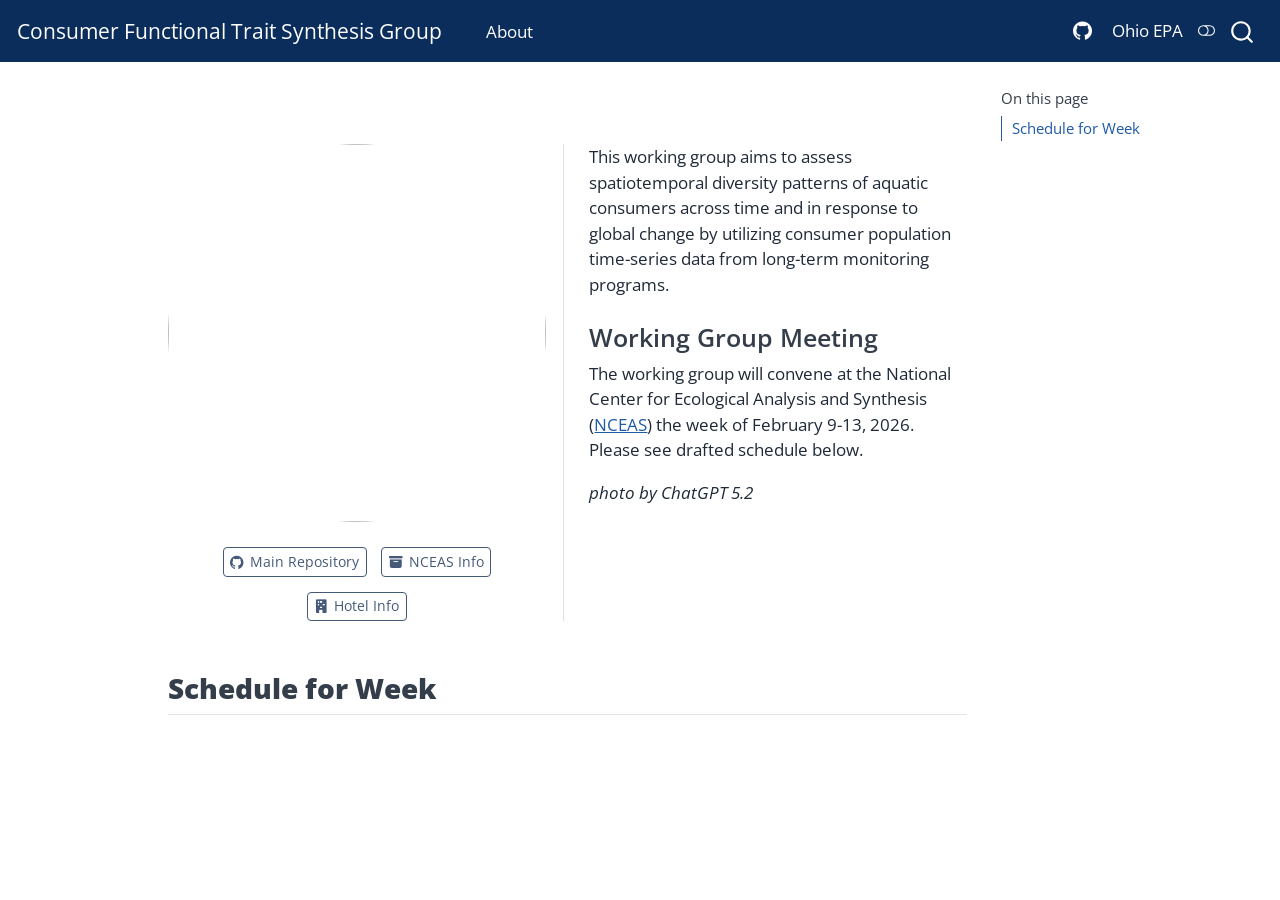
==== docs/index.html @ e4edfc83 "images" ====
<!DOCTYPE html>
<html xmlns="http://www.w3.org/1999/xhtml" lang="en" xml:lang="en"><head>

<meta charset="utf-8">
<meta name="generator" content="quarto-1.3.361">

<meta name="viewport" content="width=device-width, initial-scale=1.0, user-scalable=yes">


<title>Consumer Functional Trait Synthesis Group</title>
<style>
code{white-space: pre-wrap;}
span.smallcaps{font-variant: small-caps;}
div.columns{display: flex; gap: min(4vw, 1.5em);}
div.column{flex: auto; overflow-x: auto;}
div.hanging-indent{margin-left: 1.5em; text-indent: -1.5em;}
ul.task-list{list-style: none;}
ul.task-list li input[type="checkbox"] {
  width: 0.8em;
  margin: 0 0.8em 0.2em -1em; /* quarto-specific, see https://github.com/quarto-dev/quarto-cli/issues/4556 */ 
  vertical-align: middle;
}
</style>


<script src="site_libs/quarto-nav/quarto-nav.js"></script>
<script src="site_libs/quarto-nav/headroom.min.js"></script>
<script src="site_libs/clipboard/clipboard.min.js"></script>
<script src="site_libs/quarto-search/autocomplete.umd.js"></script>
<script src="site_libs/quarto-search/fuse.min.js"></script>
<script src="site_libs/quarto-search/quarto-search.js"></script>
<meta name="quarto:offset" content="./">
<link href="./images/hexasticker_mFD.png" rel="icon" type="image/png">
<script src="site_libs/quarto-html/quarto.js"></script>
<script src="site_libs/quarto-html/popper.min.js"></script>
<script src="site_libs/quarto-html/tippy.umd.min.js"></script>
<link href="site_libs/quarto-html/tippy.css" rel="stylesheet">
<link href="site_libs/quarto-html/quarto-syntax-highlighting.css" rel="stylesheet" class="quarto-color-scheme" id="quarto-text-highlighting-styles">
<link href="site_libs/quarto-html/quarto-syntax-highlighting-dark.css" rel="prefetch" class="quarto-color-scheme quarto-color-alternate" id="quarto-text-highlighting-styles">
<script src="site_libs/bootstrap/bootstrap.min.js"></script>
<link href="site_libs/bootstrap/bootstrap-icons.css" rel="stylesheet">
<link href="site_libs/bootstrap/bootstrap.min.css" rel="stylesheet" class="quarto-color-scheme" id="quarto-bootstrap" data-mode="light">
<link href="site_libs/bootstrap/bootstrap-dark.min.css" rel="prefetch" class="quarto-color-scheme quarto-color-alternate" id="quarto-bootstrap" data-mode="dark">
<script id="quarto-search-options" type="application/json">{
  "location": "navbar",
  "copy-button": false,
  "collapse-after": 3,
  "panel-placement": "end",
  "type": "overlay",
  "limit": 20,
  "language": {
    "search-no-results-text": "No results",
    "search-matching-documents-text": "matching documents",
    "search-copy-link-title": "Copy link to search",
    "search-hide-matches-text": "Hide additional matches",
    "search-more-match-text": "more match in this document",
    "search-more-matches-text": "more matches in this document",
    "search-clear-button-title": "Clear",
    "search-detached-cancel-button-title": "Cancel",
    "search-submit-button-title": "Submit",
    "search-label": "Search"
  }
}</script>


</head>

<body class="nav-fixed">

<div id="quarto-search-results"></div>
  <header id="quarto-header" class="headroom fixed-top">
    <nav class="navbar navbar-expand-lg navbar-dark ">
      <div class="navbar-container container-fluid">
      <div class="navbar-brand-container">
    <a class="navbar-brand" href="./index.html">
    <span class="navbar-title">Consumer Functional Trait Synthesis Group</span>
    </a>
  </div>
            <div id="quarto-search" class="" title="Search"></div>
          <button class="navbar-toggler" type="button" data-bs-toggle="collapse" data-bs-target="#navbarCollapse" aria-controls="navbarCollapse" aria-expanded="false" aria-label="Toggle navigation" onclick="if (window.quartoToggleHeadroom) { window.quartoToggleHeadroom(); }">
  <span class="navbar-toggler-icon"></span>
</button>
          <div class="collapse navbar-collapse" id="navbarCollapse">
            <ul class="navbar-nav navbar-nav-scroll me-auto">
  <li class="nav-item">
    <a class="nav-link" href="./about.html" rel="" target="">
 <span class="menu-text">About</span></a>
  </li>  
</ul>
            <ul class="navbar-nav navbar-nav-scroll ms-auto">
  <li class="nav-item compact">
    <a class="nav-link" href="https://github.com/mackwhite/aquatic-ecology-seminar" rel="" target=""><i class="bi bi-github" role="img">
</i> 
 <span class="menu-text"></span></a>
  </li>  
  <li class="nav-item">
    <a class="nav-link" href="https://epa.ohio.gov/divisions-and-offices/surface-water/reports-data/statewide-biological-and-water-quality-monitoring-and-assessment" rel="" target="">
 <span class="menu-text">Ohio EPA</span></a>
  </li>  
</ul>
            <div class="quarto-navbar-tools">
  <a href="" class="quarto-color-scheme-toggle quarto-navigation-tool  px-1" onclick="window.quartoToggleColorScheme(); return false;" title="Toggle dark mode"><i class="bi"></i></a>
</div>
          </div> <!-- /navcollapse -->
      </div> <!-- /container-fluid -->
    </nav>
</header>
<!-- content -->
<div id="quarto-content" class="quarto-container page-columns page-rows-contents page-layout-article page-navbar">
<!-- sidebar -->
<!-- margin-sidebar -->
    <div id="quarto-margin-sidebar" class="sidebar margin-sidebar">
        <nav id="TOC" role="doc-toc" class="toc-active">
    <h2 id="toc-title">On this page</h2>
   
  <ul>
  <li><a href="#schedule-for-week" id="toc-schedule-for-week" class="nav-link active" data-scroll-target="#schedule-for-week"><strong>Schedule for Week</strong></a></li>
  </ul>
</nav>
    </div>
<!-- main -->
<main class="content" id="quarto-document-content">



<div class="quarto-about-trestles">
  <div class="about-entity">
    <img src="images/fnxDiversity.png" class="about-image
  round " style="height: 10cm; width: 10cm;">
    <div class="about-links">
  <a href="https://github.com/lter/lter-sparc-consumer-fxn-diversity" class="about-link" rel="" target="">
    <i class="bi bi-github"></i>
     <span class="about-link-text">Main Repository</span>
  </a>
  <a href="https://www.nceas.ucsb.edu/visiting-NCEAS" class="about-link" rel="" target="">
    <i class="bi bi-archive-fill"></i>
     <span class="about-link-text">NCEAS Info</span>
  </a>
  <a href="https://uphamhotel.com/" class="about-link" rel="" target="">
    <i class="bi bi-building-fill"></i>
     <span class="about-link-text">Hotel Info</span>
  </a>
</div>
  </div>
  <div class="about-contents"><div id="header">
<p>This working group aims to assess spatiotemporal diversity patterns of aquatic consumers across time and in response to global change by utilizing consumer population time-series data from long-term monitoring programs.</p>
<section id="working-group-meeting" class="level3">
<h3 data-anchor-id="working-group-meeting">Working Group Meeting</h3>
<p>The working group will convene at the National Center for Ecological Analysis and Synthesis (<a href="https://www.nceas.ucsb.edu/">NCEAS</a>) the week of February 9-13, 2026. Please see drafted schedule below.</p>
<p><em>photo by ChatGPT 5.2</em></p>
</section>
</div></div>
</div>

<section id="schedule-for-week" class="level2">
<h2 data-anchor-id="schedule-for-week"><strong>Schedule for Week</strong></h2>



</section>

</main> <!-- /main -->
<script id="quarto-html-after-body" type="application/javascript">
window.document.addEventListener("DOMContentLoaded", function (event) {
  const toggleBodyColorMode = (bsSheetEl) => {
    const mode = bsSheetEl.getAttribute("data-mode");
    const bodyEl = window.document.querySelector("body");
    if (mode === "dark") {
      bodyEl.classList.add("quarto-dark");
      bodyEl.classList.remove("quarto-light");
    } else {
      bodyEl.classList.add("quarto-light");
      bodyEl.classList.remove("quarto-dark");
    }
  }
  const toggleBodyColorPrimary = () => {
    const bsSheetEl = window.document.querySelector("link#quarto-bootstrap");
    if (bsSheetEl) {
      toggleBodyColorMode(bsSheetEl);
    }
  }
  toggleBodyColorPrimary();  
  const disableStylesheet = (stylesheets) => {
    for (let i=0; i < stylesheets.length; i++) {
      const stylesheet = stylesheets[i];
      stylesheet.rel = 'prefetch';
    }
  }
  const enableStylesheet = (stylesheets) => {
    for (let i=0; i < stylesheets.length; i++) {
      const stylesheet = stylesheets[i];
      stylesheet.rel = 'stylesheet';
    }
  }
  const manageTransitions = (selector, allowTransitions) => {
    const els = window.document.querySelectorAll(selector);
    for (let i=0; i < els.length; i++) {
      const el = els[i];
      if (allowTransitions) {
        el.classList.remove('notransition');
      } else {
        el.classList.add('notransition');
      }
    }
  }
  const toggleColorMode = (alternate) => {
    // Switch the stylesheets
    const alternateStylesheets = window.document.querySelectorAll('link.quarto-color-scheme.quarto-color-alternate');
    manageTransitions('#quarto-margin-sidebar .nav-link', false);
    if (alternate) {
      enableStylesheet(alternateStylesheets);
      for (const sheetNode of alternateStylesheets) {
        if (sheetNode.id === "quarto-bootstrap") {
          toggleBodyColorMode(sheetNode);
        }
      }
    } else {
      disableStylesheet(alternateStylesheets);
      toggleBodyColorPrimary();
    }
    manageTransitions('#quarto-margin-sidebar .nav-link', true);
    // Switch the toggles
    const toggles = window.document.querySelectorAll('.quarto-color-scheme-toggle');
    for (let i=0; i < toggles.length; i++) {
      const toggle = toggles[i];
      if (toggle) {
        if (alternate) {
          toggle.classList.add("alternate");     
        } else {
          toggle.classList.remove("alternate");
        }
      }
    }
    // Hack to workaround the fact that safari doesn't
    // properly recolor the scrollbar when toggling (#1455)
    if (navigator.userAgent.indexOf('Safari') > 0 && navigator.userAgent.indexOf('Chrome') == -1) {
      manageTransitions("body", false);
      window.scrollTo(0, 1);
      setTimeout(() => {
        window.scrollTo(0, 0);
        manageTransitions("body", true);
      }, 40);  
    }
  }
  const isFileUrl = () => { 
    return window.location.protocol === 'file:';
  }
  const hasAlternateSentinel = () => {  
    let styleSentinel = getColorSchemeSentinel();
    if (styleSentinel !== null) {
      return styleSentinel === "alternate";
    } else {
      return false;
    }
  }
  const setStyleSentinel = (alternate) => {
    const value = alternate ? "alternate" : "default";
    if (!isFileUrl()) {
      window.localStorage.setItem("quarto-color-scheme", value);
    } else {
      localAlternateSentinel = value;
    }
  }
  const getColorSchemeSentinel = () => {
    if (!isFileUrl()) {
      const storageValue = window.localStorage.getItem("quarto-color-scheme");
      return storageValue != null ? storageValue : localAlternateSentinel;
    } else {
      return localAlternateSentinel;
    }
  }
  let localAlternateSentinel = 'default';
  // Dark / light mode switch
  window.quartoToggleColorScheme = () => {
    // Read the current dark / light value 
    let toAlternate = !hasAlternateSentinel();
    toggleColorMode(toAlternate);
    setStyleSentinel(toAlternate);
  };
  // Ensure there is a toggle, if there isn't float one in the top right
  if (window.document.querySelector('.quarto-color-scheme-toggle') === null) {
    const a = window.document.createElement('a');
    a.classList.add('top-right');
    a.classList.add('quarto-color-scheme-toggle');
    a.href = "";
    a.onclick = function() { try { window.quartoToggleColorScheme(); } catch {} return false; };
    const i = window.document.createElement("i");
    i.classList.add('bi');
    a.appendChild(i);
    window.document.body.appendChild(a);
  }
  // Switch to dark mode if need be
  if (hasAlternateSentinel()) {
    toggleColorMode(true);
  } else {
    toggleColorMode(false);
  }
  const isCodeAnnotation = (el) => {
    for (const clz of el.classList) {
      if (clz.startsWith('code-annotation-')) {                     
        return true;
      }
    }
    return false;
  }
  const clipboard = new window.ClipboardJS('.code-copy-button', {
    text: function(trigger) {
      const codeEl = trigger.previousElementSibling.cloneNode(true);
      for (const childEl of codeEl.children) {
        if (isCodeAnnotation(childEl)) {
          childEl.remove();
        }
      }
      return codeEl.innerText;
    }
  });
  clipboard.on('success', function(e) {
    // button target
    const button = e.trigger;
    // don't keep focus
    button.blur();
    // flash "checked"
    button.classList.add('code-copy-button-checked');
    var currentTitle = button.getAttribute("title");
    button.setAttribute("title", "Copied!");
    let tooltip;
    if (window.bootstrap) {
      button.setAttribute("data-bs-toggle", "tooltip");
      button.setAttribute("data-bs-placement", "left");
      button.setAttribute("data-bs-title", "Copied!");
      tooltip = new bootstrap.Tooltip(button, 
        { trigger: "manual", 
          customClass: "code-copy-button-tooltip",
          offset: [0, -8]});
      tooltip.show();    
    }
    setTimeout(function() {
      if (tooltip) {
        tooltip.hide();
        button.removeAttribute("data-bs-title");
        button.removeAttribute("data-bs-toggle");
        button.removeAttribute("data-bs-placement");
      }
      button.setAttribute("title", currentTitle);
      button.classList.remove('code-copy-button-checked');
    }, 1000);
    // clear code selection
    e.clearSelection();
  });
  function tippyHover(el, contentFn) {
    const config = {
      allowHTML: true,
      content: contentFn,
      maxWidth: 500,
      delay: 100,
      arrow: false,
      appendTo: function(el) {
          return el.parentElement;
      },
      interactive: true,
      interactiveBorder: 10,
      theme: 'quarto',
      placement: 'bottom-start'
    };
    window.tippy(el, config); 
  }
  const noterefs = window.document.querySelectorAll('a[role="doc-noteref"]');
  for (var i=0; i<noterefs.length; i++) {
    const ref = noterefs[i];
    tippyHover(ref, function() {
      // use id or data attribute instead here
      let href = ref.getAttribute('data-footnote-href') || ref.getAttribute('href');
      try { href = new URL(href).hash; } catch {}
      const id = href.replace(/^#\/?/, "");
      const note = window.document.getElementById(id);
      return note.innerHTML;
    });
  }
      let selectedAnnoteEl;
      const selectorForAnnotation = ( cell, annotation) => {
        let cellAttr = 'data-code-cell="' + cell + '"';
        let lineAttr = 'data-code-annotation="' +  annotation + '"';
        const selector = 'span[' + cellAttr + '][' + lineAttr + ']';
        return selector;
      }
      const selectCodeLines = (annoteEl) => {
        const doc = window.document;
        const targetCell = annoteEl.getAttribute("data-target-cell");
        const targetAnnotation = annoteEl.getAttribute("data-target-annotation");
        const annoteSpan = window.document.querySelector(selectorForAnnotation(targetCell, targetAnnotation));
        const lines = annoteSpan.getAttribute("data-code-lines").split(",");
        const lineIds = lines.map((line) => {
          return targetCell + "-" + line;
        })
        let top = null;
        let height = null;
        let parent = null;
        if (lineIds.length > 0) {
            //compute the position of the single el (top and bottom and make a div)
            const el = window.document.getElementById(lineIds[0]);
            top = el.offsetTop;
            height = el.offsetHeight;
            parent = el.parentElement.parentElement;
          if (lineIds.length > 1) {
            const lastEl = window.document.getElementById(lineIds[lineIds.length - 1]);
            const bottom = lastEl.offsetTop + lastEl.offsetHeight;
            height = bottom - top;
          }
          if (top !== null && height !== null && parent !== null) {
            // cook up a div (if necessary) and position it 
            let div = window.document.getElementById("code-annotation-line-highlight");
            if (div === null) {
              div = window.document.createElement("div");
              div.setAttribute("id", "code-annotation-line-highlight");
              div.style.position = 'absolute';
              parent.appendChild(div);
            }
            div.style.top = top - 2 + "px";
            div.style.height = height + 4 + "px";
            let gutterDiv = window.document.getElementById("code-annotation-line-highlight-gutter");
            if (gutterDiv === null) {
              gutterDiv = window.document.createElement("div");
              gutterDiv.setAttribute("id", "code-annotation-line-highlight-gutter");
              gutterDiv.style.position = 'absolute';
              const codeCell = window.document.getElementById(targetCell);
              const gutter = codeCell.querySelector('.code-annotation-gutter');
              gutter.appendChild(gutterDiv);
            }
            gutterDiv.style.top = top - 2 + "px";
            gutterDiv.style.height = height + 4 + "px";
          }
          selectedAnnoteEl = annoteEl;
        }
      };
      const unselectCodeLines = () => {
        const elementsIds = ["code-annotation-line-highlight", "code-annotation-line-highlight-gutter"];
        elementsIds.forEach((elId) => {
          const div = window.document.getElementById(elId);
          if (div) {
            div.remove();
          }
        });
        selectedAnnoteEl = undefined;
      };
      // Attach click handler to the DT
      const annoteDls = window.document.querySelectorAll('dt[data-target-cell]');
      for (const annoteDlNode of annoteDls) {
        annoteDlNode.addEventListener('click', (event) => {
          const clickedEl = event.target;
          if (clickedEl !== selectedAnnoteEl) {
            unselectCodeLines();
            const activeEl = window.document.querySelector('dt[data-target-cell].code-annotation-active');
            if (activeEl) {
              activeEl.classList.remove('code-annotation-active');
            }
            selectCodeLines(clickedEl);
            clickedEl.classList.add('code-annotation-active');
          } else {
            // Unselect the line
            unselectCodeLines();
            clickedEl.classList.remove('code-annotation-active');
          }
        });
      }
  const findCites = (el) => {
    const parentEl = el.parentElement;
    if (parentEl) {
      const cites = parentEl.dataset.cites;
      if (cites) {
        return {
          el,
          cites: cites.split(' ')
        };
      } else {
        return findCites(el.parentElement)
      }
    } else {
      return undefined;
    }
  };
  var bibliorefs = window.document.querySelectorAll('a[role="doc-biblioref"]');
  for (var i=0; i<bibliorefs.length; i++) {
    const ref = bibliorefs[i];
    const citeInfo = findCites(ref);
    if (citeInfo) {
      tippyHover(citeInfo.el, function() {
        var popup = window.document.createElement('div');
        citeInfo.cites.forEach(function(cite) {
          var citeDiv = window.document.createElement('div');
          citeDiv.classList.add('hanging-indent');
          citeDiv.classList.add('csl-entry');
          var biblioDiv = window.document.getElementById('ref-' + cite);
          if (biblioDiv) {
            citeDiv.innerHTML = biblioDiv.innerHTML;
          }
          popup.appendChild(citeDiv);
        });
        return popup.innerHTML;
      });
    }
  }
    var localhostRegex = new RegExp(/^(?:http|https):\/\/localhost\:?[0-9]*\//);
      var filterRegex = new RegExp('/' + window.location.host + '/');
    var isInternal = (href) => {
        return filterRegex.test(href) || localhostRegex.test(href);
    }
    // Inspect non-navigation links and adorn them if external
 	var links = window.document.querySelectorAll('a[href]:not(.nav-link):not(.navbar-brand):not(.toc-action):not(.sidebar-link):not(.sidebar-item-toggle):not(.pagination-link):not(.no-external):not([aria-hidden]):not(.dropdown-item)');
    for (var i=0; i<links.length; i++) {
      const link = links[i];
      if (!isInternal(link.href)) {
          // target, if specified
          link.setAttribute("target", "_blank");
      }
    }
});
</script>
</div> <!-- /content -->



</body></html>
---- docs/site_libs/quarto-html/tippy.css ----
.tippy-box[data-animation=fade][data-state=hidden]{opacity:0}[data-tippy-root]{max-width:calc(100vw - 10px)}.tippy-box{position:relative;background-color:#333;color:#fff;border-radius:4px;font-size:14px;line-height:1.4;white-space:normal;outline:0;transition-property:transform,visibility,opacity}.tippy-box[data-placement^=top]>.tippy-arrow{bottom:0}.tippy-box[data-placement^=top]>.tippy-arrow:before{bottom:-7px;left:0;border-width:8px 8px 0;border-top-color:initial;transform-origin:center top}.tippy-box[data-placement^=bottom]>.tippy-arrow{top:0}.tippy-box[data-placement^=bottom]>.tippy-arrow:before{top:-7px;left:0;border-width:0 8px 8px;border-bottom-color:initial;transform-origin:center bottom}.tippy-box[data-placement^=left]>.tippy-arrow{right:0}.tippy-box[data-placement^=left]>.tippy-arrow:before{border-width:8px 0 8px 8px;border-left-color:initial;right:-7px;transform-origin:center left}.tippy-box[data-placement^=right]>.tippy-arrow{left:0}.tippy-box[data-placement^=right]>.tippy-arrow:before{left:-7px;border-width:8px 8px 8px 0;border-right-color:initial;transform-origin:center right}.tippy-box[data-inertia][data-state=visible]{transition-timing-function:cubic-bezier(.54,1.5,.38,1.11)}.tippy-arrow{width:16px;height:16px;color:#333}.tippy-arrow:before{content:"";position:absolute;border-color:transparent;border-style:solid}.tippy-content{position:relative;padding:5px 9px;z-index:1}
---- docs/site_libs/quarto-html/quarto-syntax-highlighting.css ----
/* quarto syntax highlight colors */
:root {
  --quarto-hl-ot-color: #003B4F;
  --quarto-hl-at-color: #657422;
  --quarto-hl-ss-color: #20794D;
  --quarto-hl-an-color: #5E5E5E;
  --quarto-hl-fu-color: #4758AB;
  --quarto-hl-st-color: #20794D;
  --quarto-hl-cf-color: #003B4F;
  --quarto-hl-op-color: #5E5E5E;
  --quarto-hl-er-color: #AD0000;
  --quarto-hl-bn-color: #AD0000;
  --quarto-hl-al-color: #AD0000;
  --quarto-hl-va-color: #111111;
  --quarto-hl-bu-color: inherit;
  --quarto-hl-ex-color: inherit;
  --quarto-hl-pp-color: #AD0000;
  --quarto-hl-in-color: #5E5E5E;
  --quarto-hl-vs-color: #20794D;
  --quarto-hl-wa-color: #5E5E5E;
  --quarto-hl-do-color: #5E5E5E;
  --quarto-hl-im-color: #00769E;
  --quarto-hl-ch-color: #20794D;
  --quarto-hl-dt-color: #AD0000;
  --quarto-hl-fl-color: #AD0000;
  --quarto-hl-co-color: #5E5E5E;
  --quarto-hl-cv-color: #5E5E5E;
  --quarto-hl-cn-color: #8f5902;
  --quarto-hl-sc-color: #5E5E5E;
  --quarto-hl-dv-color: #AD0000;
  --quarto-hl-kw-color: #003B4F;
}

/* other quarto variables */
:root {
  --quarto-font-monospace: SFMono-Regular, Menlo, Monaco, Consolas, "Liberation Mono", "Courier New", monospace;
}

pre > code.sourceCode > span {
  color: #003B4F;
}

code span {
  color: #003B4F;
}

code.sourceCode > span {
  color: #003B4F;
}

div.sourceCode,
div.sourceCode pre.sourceCode {
  color: #003B4F;
}

code span.ot {
  color: #003B4F;
  font-style: inherit;
}

code span.at {
  color: #657422;
  font-style: inherit;
}

code span.ss {
  color: #20794D;
  font-style: inherit;
}

code span.an {
  color: #5E5E5E;
  font-style: inherit;
}

code span.fu {
  color: #4758AB;
  font-style: inherit;
}

code span.st {
  color: #20794D;
  font-style: inherit;
}

code span.cf {
  color: #003B4F;
  font-style: inherit;
}

code span.op {
  color: #5E5E5E;
  font-style: inherit;
}

code span.er {
  color: #AD0000;
  font-style: inherit;
}

code span.bn {
  color: #AD0000;
  font-style: inherit;
}

code span.al {
  color: #AD0000;
  font-style: inherit;
}

code span.va {
  color: #111111;
  font-style: inherit;
}

code span.bu {
  font-style: inherit;
}

code span.ex {
  font-style: inherit;
}

code span.pp {
  color: #AD0000;
  font-style: inherit;
}

code span.in {
  color: #5E5E5E;
  font-style: inherit;
}

code span.vs {
  color: #20794D;
  font-style: inherit;
}

code span.wa {
  color: #5E5E5E;
  font-style: italic;
}

code span.do {
  color: #5E5E5E;
  font-style: italic;
}

code span.im {
  color: #00769E;
  font-style: inherit;
}

code span.ch {
  color: #20794D;
  font-style: inherit;
}

code span.dt {
  color: #AD0000;
  font-style: inherit;
}

code span.fl {
  color: #AD0000;
  font-style: inherit;
}

code span.co {
  color: #5E5E5E;
  font-style: inherit;
}

code span.cv {
  color: #5E5E5E;
  font-style: italic;
}

code span.cn {
  color: #8f5902;
  font-style: inherit;
}

code span.sc {
  color: #5E5E5E;
  font-style: inherit;
}

code span.dv {
  color: #AD0000;
  font-style: inherit;
}

code span.kw {
  color: #003B4F;
  font-style: inherit;
}

.prevent-inlining {
  content: "</";
}

/*# sourceMappingURL=debc5d5d77c3f9108843748ff7464032.css.map */
---- docs/site_libs/quarto-html/quarto-syntax-highlighting-dark.css ----
/* quarto syntax highlight colors */
:root {
  --quarto-hl-al-color: #f07178;
  --quarto-hl-an-color: #d4d0ab;
  --quarto-hl-at-color: #00e0e0;
  --quarto-hl-bn-color: #d4d0ab;
  --quarto-hl-bu-color: #abe338;
  --quarto-hl-ch-color: #abe338;
  --quarto-hl-co-color: #f8f8f2;
  --quarto-hl-cv-color: #ffd700;
  --quarto-hl-cn-color: #ffd700;
  --quarto-hl-cf-color: #ffa07a;
  --quarto-hl-dt-color: #ffa07a;
  --quarto-hl-dv-color: #d4d0ab;
  --quarto-hl-do-color: #f8f8f2;
  --quarto-hl-er-color: #f07178;
  --quarto-hl-ex-color: #00e0e0;
  --quarto-hl-fl-color: #d4d0ab;
  --quarto-hl-fu-color: #ffa07a;
  --quarto-hl-im-color: #abe338;
  --quarto-hl-in-color: #d4d0ab;
  --quarto-hl-kw-color: #ffa07a;
  --quarto-hl-op-color: #ffa07a;
  --quarto-hl-ot-color: #00e0e0;
  --quarto-hl-pp-color: #dcc6e0;
  --quarto-hl-re-color: #00e0e0;
  --quarto-hl-sc-color: #abe338;
  --quarto-hl-ss-color: #abe338;
  --quarto-hl-st-color: #abe338;
  --quarto-hl-va-color: #00e0e0;
  --quarto-hl-vs-color: #abe338;
  --quarto-hl-wa-color: #dcc6e0;
}

/* other quarto variables */
:root {
  --quarto-font-monospace: SFMono-Regular, Menlo, Monaco, Consolas, "Liberation Mono", "Courier New", monospace;
}

code span.al {
  background-color: #2a0f15;
  font-weight: bold;
  color: #f07178;
}

code span.an {
  color: #d4d0ab;
}

code span.at {
  color: #00e0e0;
}

code span.bn {
  color: #d4d0ab;
}

code span.bu {
  color: #abe338;
}

code span.ch {
  color: #abe338;
}

code span.co {
  font-style: italic;
  color: #f8f8f2;
}

code span.cv {
  color: #ffd700;
}

code span.cn {
  color: #ffd700;
}

code span.cf {
  font-weight: bold;
  color: #ffa07a;
}

code span.dt {
  color: #ffa07a;
}

code span.dv {
  color: #d4d0ab;
}

code span.do {
  color: #f8f8f2;
}

code span.er {
  color: #f07178;
  text-decoration: underline;
}

code span.ex {
  font-weight: bold;
  color: #00e0e0;
}

code span.fl {
  color: #d4d0ab;
}

code span.fu {
  color: #ffa07a;
}

code span.im {
  color: #abe338;
}

code span.in {
  color: #d4d0ab;
}

code span.kw {
  font-weight: bold;
  color: #ffa07a;
}

pre > code.sourceCode > span {
  color: #f8f8f2;
}

code span {
  color: #f8f8f2;
}

code.sourceCode > span {
  color: #f8f8f2;
}

div.sourceCode,
div.sourceCode pre.sourceCode {
  color: #f8f8f2;
}

code span.op {
  color: #ffa07a;
}

code span.ot {
  color: #00e0e0;
}

code span.pp {
  color: #dcc6e0;
}

code span.re {
  background-color: #f8f8f2;
  color: #00e0e0;
}

code span.sc {
  color: #abe338;
}

code span.ss {
  color: #abe338;
}

code span.st {
  color: #abe338;
}

code span.va {
  color: #00e0e0;
}

code span.vs {
  color: #abe338;
}

code span.wa {
  color: #dcc6e0;
}

.prevent-inlining {
  content: "</";
}

/*# sourceMappingURL=935a306eefa94366c21e1a970dddb765.css.map */
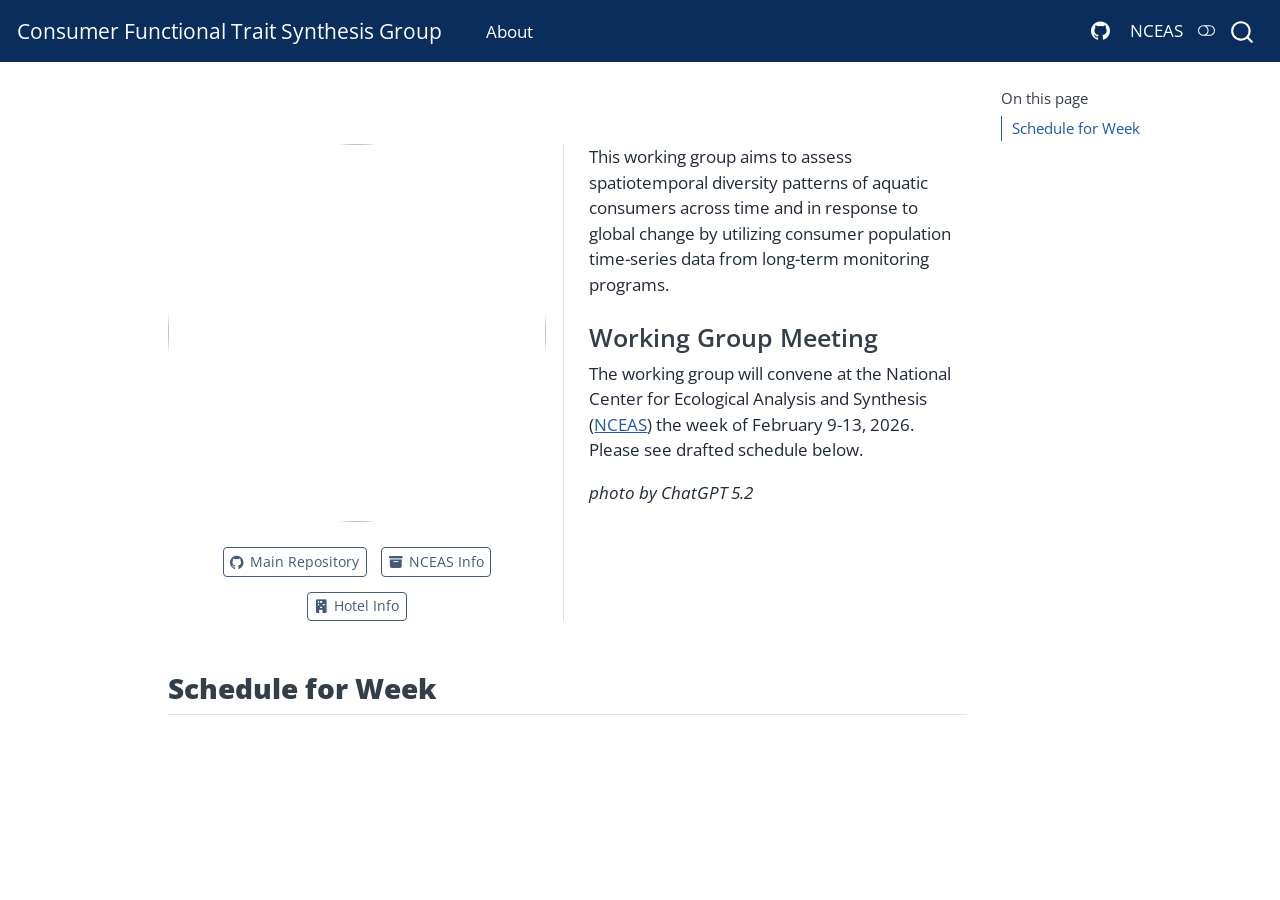
==== commit 73a5e670: "updating index" ====
--- a/docs/index.html
+++ b/docs/index.html
@@ -89,13 +89,13 @@
 </ul>
             <ul class="navbar-nav navbar-nav-scroll ms-auto">
   <li class="nav-item compact">
-    <a class="nav-link" href="https://github.com/mackwhite/aquatic-ecology-seminar" rel="" target=""><i class="bi bi-github" role="img">
+    <a class="nav-link" href="https://github.com/lter/lter-sparc-consumer-fxn-diversity" rel="" target=""><i class="bi bi-github" role="img">
 </i> 
  <span class="menu-text"></span></a>
   </li>  
   <li class="nav-item">
-    <a class="nav-link" href="https://epa.ohio.gov/divisions-and-offices/surface-water/reports-data/statewide-biological-and-water-quality-monitoring-and-assessment" rel="" target="">
- <span class="menu-text">Ohio EPA</span></a>
+    <a class="nav-link" href="https://www.nceas.ucsb.edu/visiting-NCEAS" rel="" target="">
+ <span class="menu-text">NCEAS</span></a>
   </li>  
 </ul>
             <div class="quarto-navbar-tools">
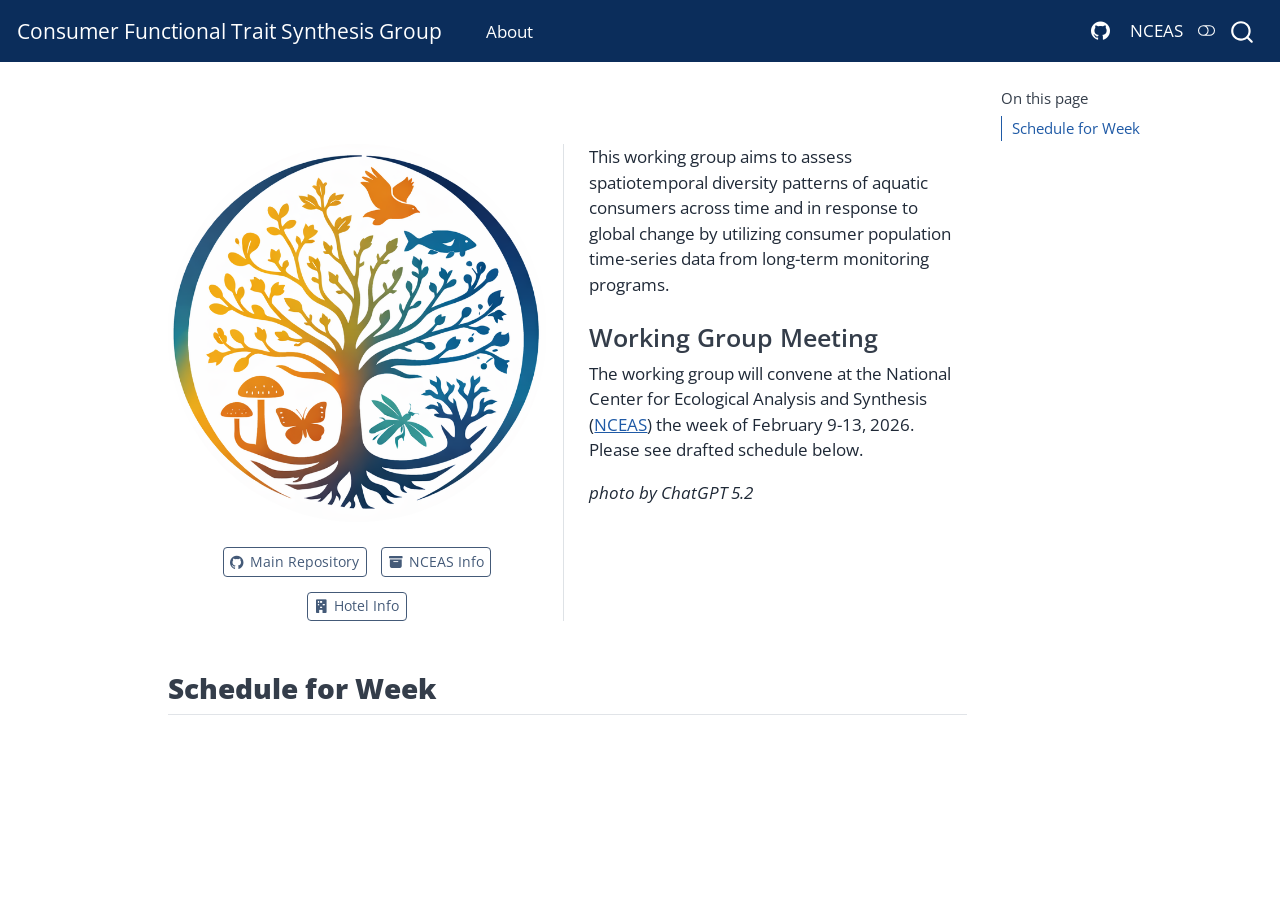
==== commit 808932f1: "image working" ====
--- a/docs/index.html
+++ b/docs/index.html
@@ -125,7 +125,7 @@
 
 <div class="quarto-about-trestles">
   <div class="about-entity">
-    <img src="images/fnxDiversity.png" class="about-image
+    <img src="images/fnxDiversity image.png" class="about-image
   round " style="height: 10cm; width: 10cm;">
     <div class="about-links">
   <a href="https://github.com/lter/lter-sparc-consumer-fxn-diversity" class="about-link" rel="" target="">
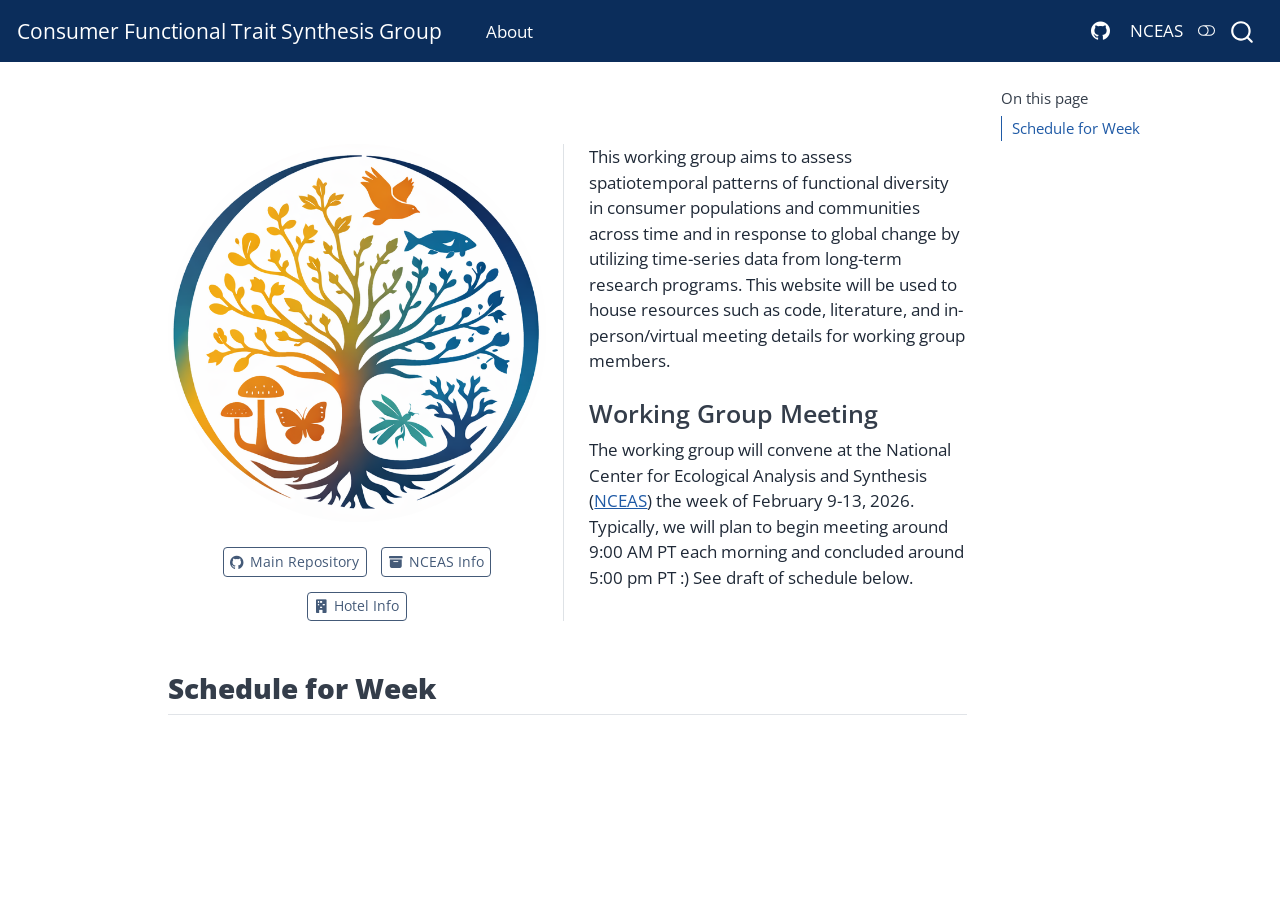
==== commit f6cbe142: "updating index" ====
--- a/docs/index.html
+++ b/docs/index.html
@@ -143,11 +143,10 @@
 </div>
   </div>
   <div class="about-contents"><div id="header">
-<p>This working group aims to assess spatiotemporal diversity patterns of aquatic consumers across time and in response to global change by utilizing consumer population time-series data from long-term monitoring programs.</p>
+<p>This working group aims to assess spatiotemporal patterns of functional diversity in consumer populations and communities across time and in response to global change by utilizing time-series data from long-term research programs. This website will be used to house resources such as code, literature, and in-person/virtual meeting details for working group members.</p>
 <section id="working-group-meeting" class="level3">
 <h3 data-anchor-id="working-group-meeting">Working Group Meeting</h3>
-<p>The working group will convene at the National Center for Ecological Analysis and Synthesis (<a href="https://www.nceas.ucsb.edu/">NCEAS</a>) the week of February 9-13, 2026. Please see drafted schedule below.</p>
-<p><em>photo by ChatGPT 5.2</em></p>
+<p>The working group will convene at the National Center for Ecological Analysis and Synthesis (<a href="https://www.nceas.ucsb.edu/">NCEAS</a>) the week of February 9-13, 2026. Typically, we will plan to begin meeting around 9:00 AM PT each morning and concluded around 5:00 pm PT :) See draft of schedule below.</p>
 </section>
 </div></div>
 </div>
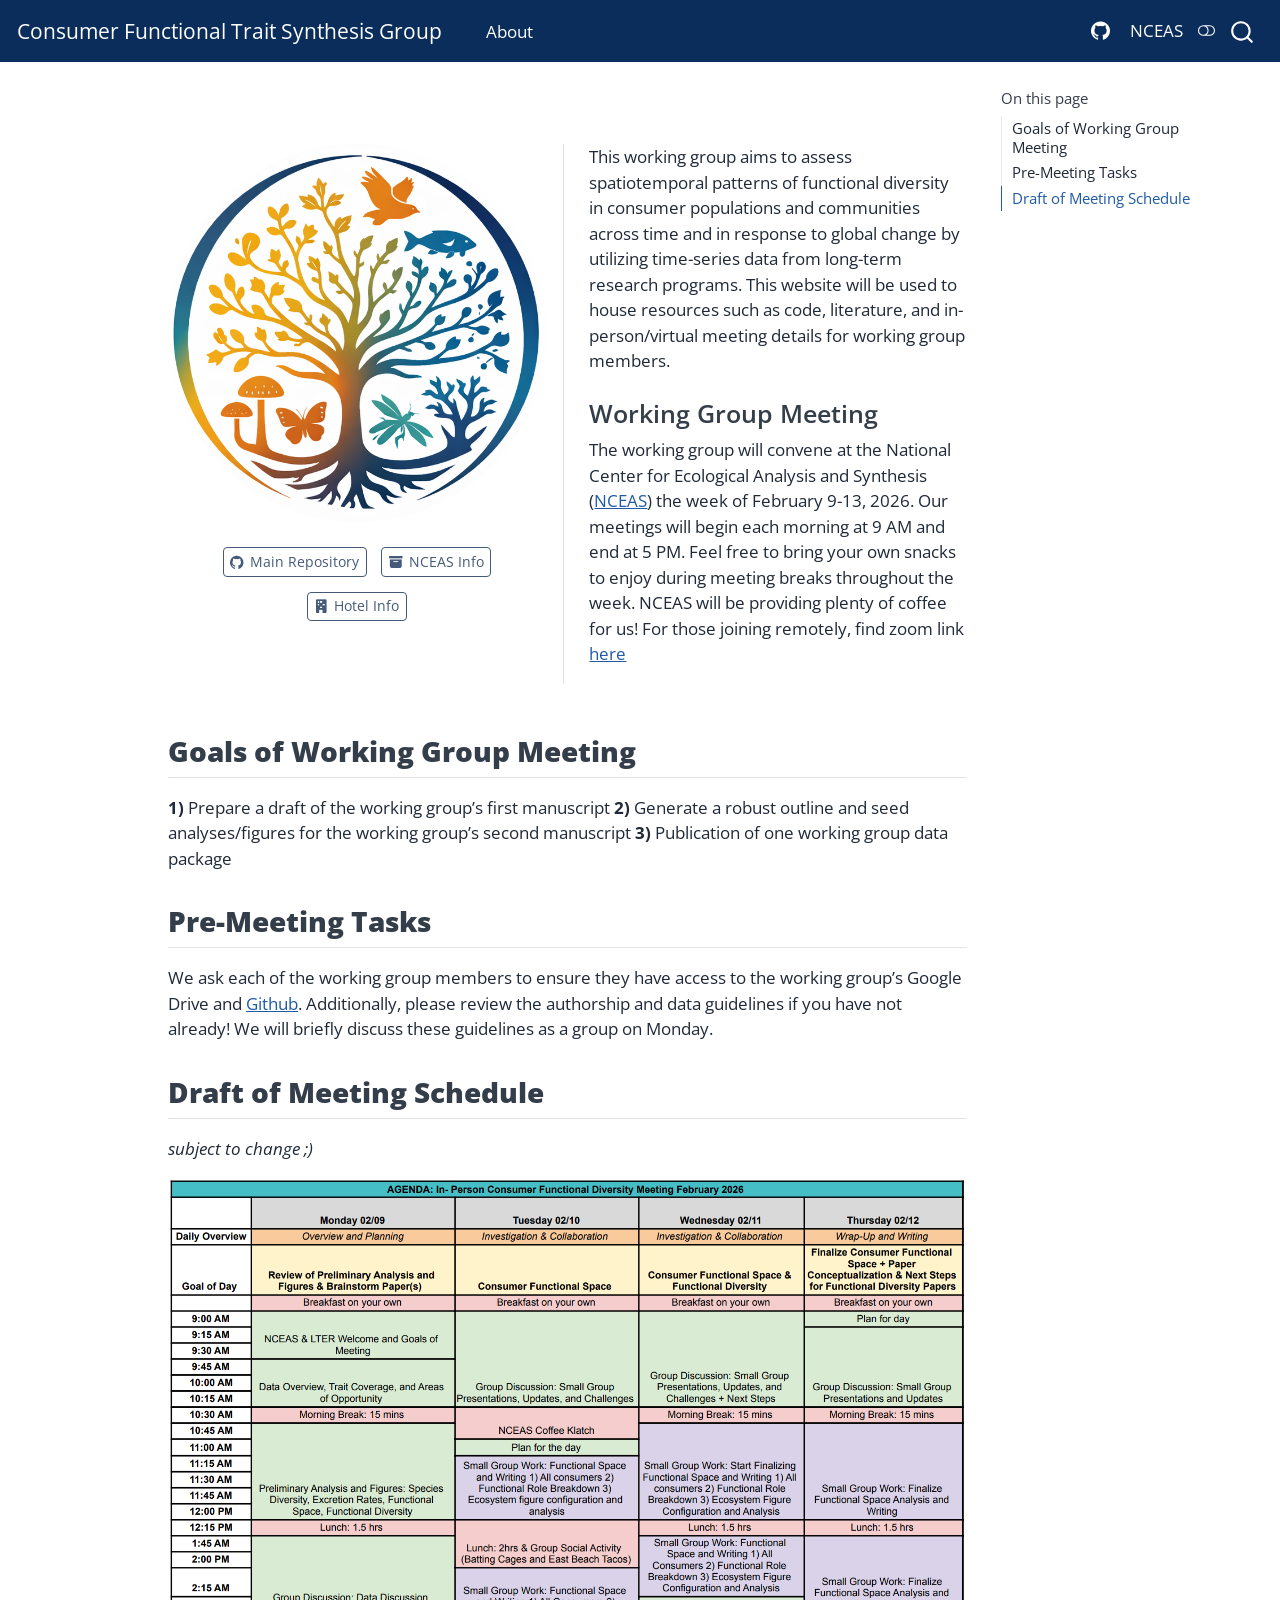
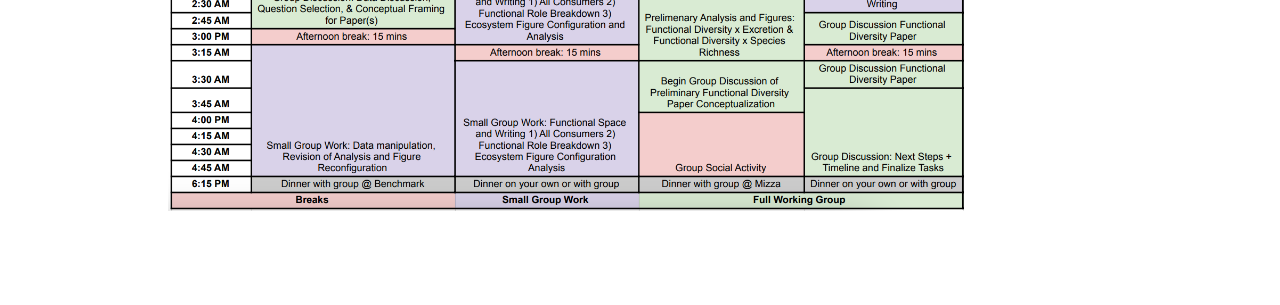
==== commit ac9f0568: "format" ====
--- a/docs/index.html
+++ b/docs/index.html
@@ -114,7 +114,9 @@
     <h2 id="toc-title">On this page</h2>
    
   <ul>
-  <li><a href="#schedule-for-week" id="toc-schedule-for-week" class="nav-link active" data-scroll-target="#schedule-for-week"><strong>Schedule for Week</strong></a></li>
+  <li><a href="#goals-of-working-group-meeting" id="toc-goals-of-working-group-meeting" class="nav-link active" data-scroll-target="#goals-of-working-group-meeting"><strong>Goals of Working Group Meeting</strong></a></li>
+  <li><a href="#pre-meeting-tasks" id="toc-pre-meeting-tasks" class="nav-link" data-scroll-target="#pre-meeting-tasks"><strong>Pre-Meeting Tasks</strong></a></li>
+  <li><a href="#draft-of-meeting-schedule" id="toc-draft-of-meeting-schedule" class="nav-link" data-scroll-target="#draft-of-meeting-schedule"><strong>Draft of Meeting Schedule</strong></a></li>
   </ul>
 </nav>
     </div>
@@ -146,13 +148,23 @@
 <p>This working group aims to assess spatiotemporal patterns of functional diversity in consumer populations and communities across time and in response to global change by utilizing time-series data from long-term research programs. This website will be used to house resources such as code, literature, and in-person/virtual meeting details for working group members.</p>
 <section id="working-group-meeting" class="level3">
 <h3 data-anchor-id="working-group-meeting">Working Group Meeting</h3>
-<p>The working group will convene at the National Center for Ecological Analysis and Synthesis (<a href="https://www.nceas.ucsb.edu/">NCEAS</a>) the week of February 9-13, 2026. Typically, we will plan to begin meeting around 9:00 AM PT each morning and concluded around 5:00 pm PT :) See draft of schedule below.</p>
+<p>The working group will convene at the National Center for Ecological Analysis and Synthesis (<a href="https://www.nceas.ucsb.edu/">NCEAS</a>) the week of February 9-13, 2026. Our meetings will begin each morning at 9 AM and end at 5 PM. Feel free to bring your own snacks to enjoy during meeting breaks throughout the week. NCEAS will be providing plenty of coffee for us! For those joining remotely, find zoom link <a href="https://ucsb.zoom.us/j/82585962094?pwd=4uXbTAja5N0ax3fXkJzKXabPJ9amWF.1">here</a></p>
 </section>
 </div></div>
 </div>
 
-<section id="schedule-for-week" class="level2">
-<h2 data-anchor-id="schedule-for-week"><strong>Schedule for Week</strong></h2>
+<section id="goals-of-working-group-meeting" class="level2">
+<h2 data-anchor-id="goals-of-working-group-meeting"><strong>Goals of Working Group Meeting</strong></h2>
+<p><strong>1)</strong> Prepare a draft of the working group’s first manuscript <strong>2)</strong> Generate a robust outline and seed analyses/figures for the working group’s second manuscript <strong>3)</strong> Publication of one working group data package</p>
+</section>
+<section id="pre-meeting-tasks" class="level2">
+<h2 data-anchor-id="pre-meeting-tasks"><strong>Pre-Meeting Tasks</strong></h2>
+<p>We ask each of the working group members to ensure they have access to the working group’s Google Drive and <a href="https://github.com/lter/lter-sparc-consumer-fxn-diversity">Github</a>. Additionally, please review the authorship and data guidelines if you have not already! We will briefly discuss these guidelines as a group on Monday.</p>
+</section>
+<section id="draft-of-meeting-schedule" class="level2">
+<h2 data-anchor-id="draft-of-meeting-schedule"><strong>Draft of Meeting Schedule</strong></h2>
+<p><em>subject to change ;)</em></p>
+<p><img src="images/sched.png" class="img-fluid"></p>
 
 
 
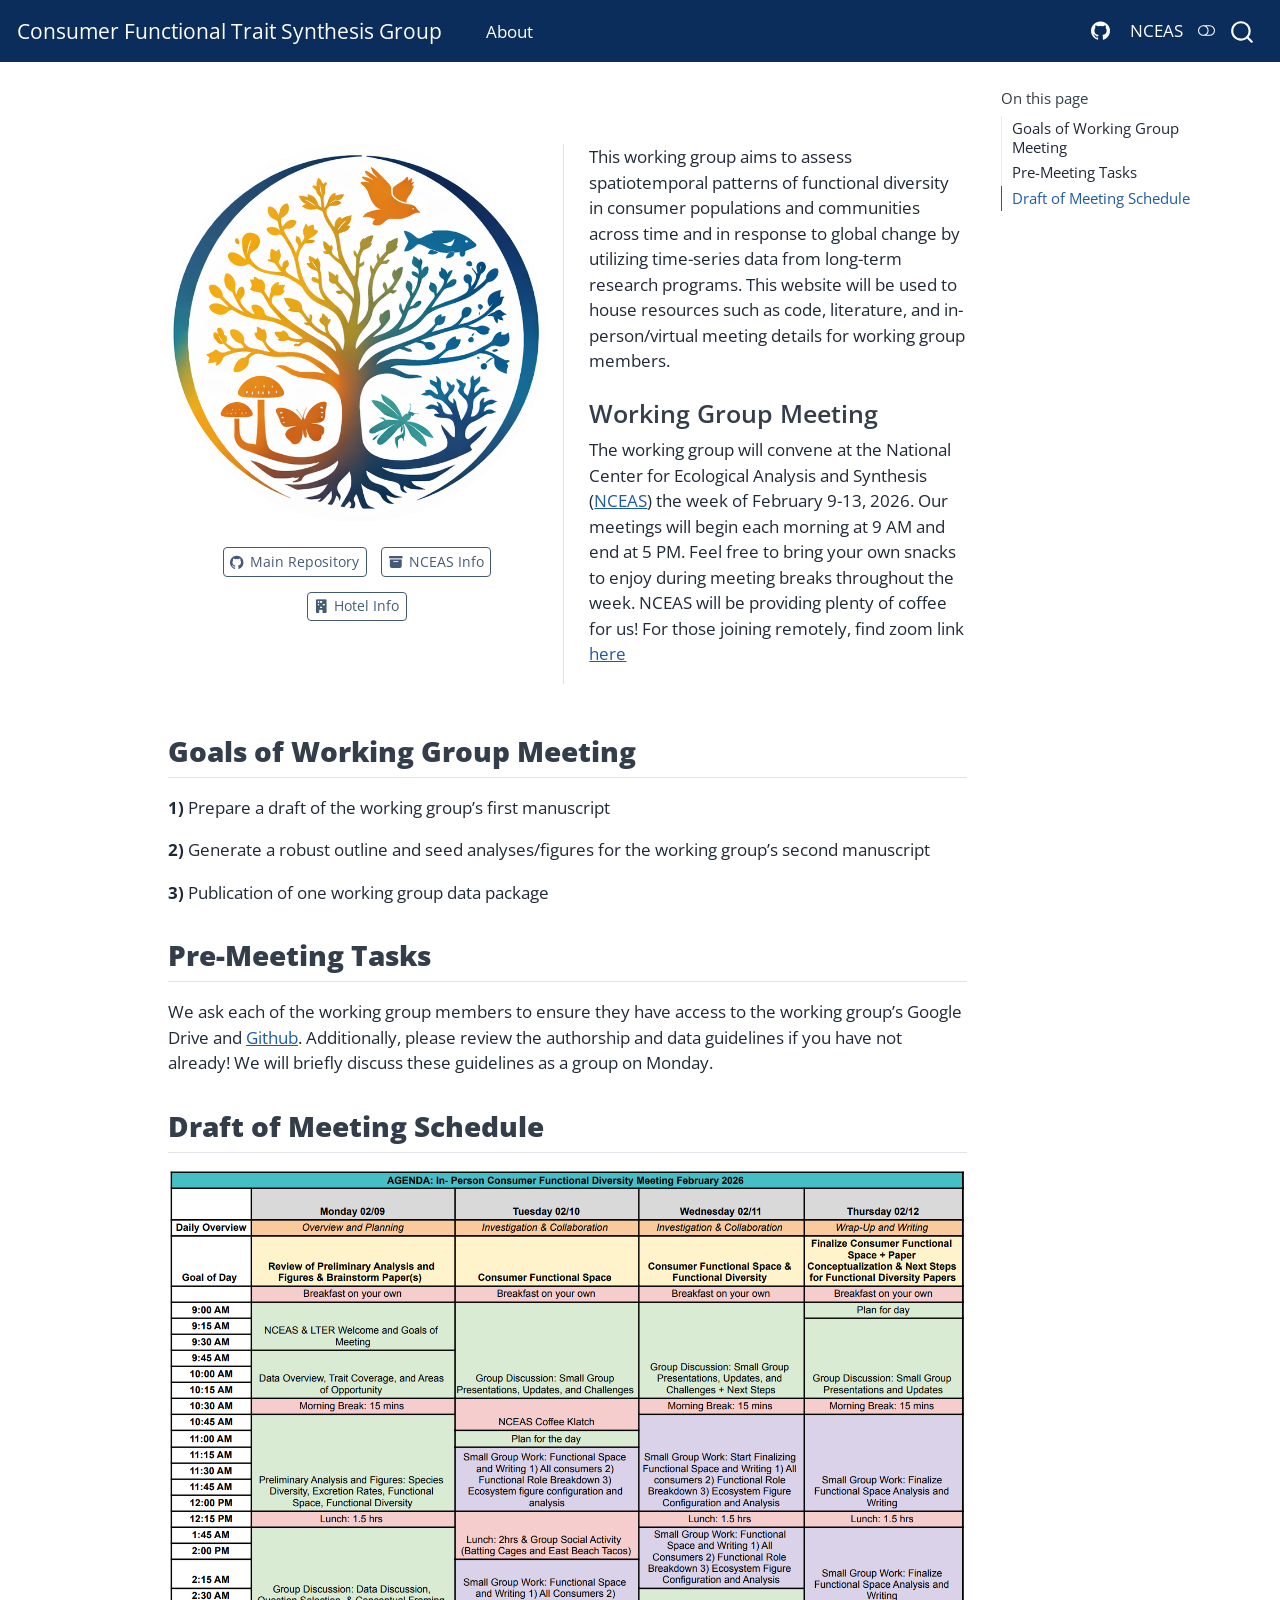
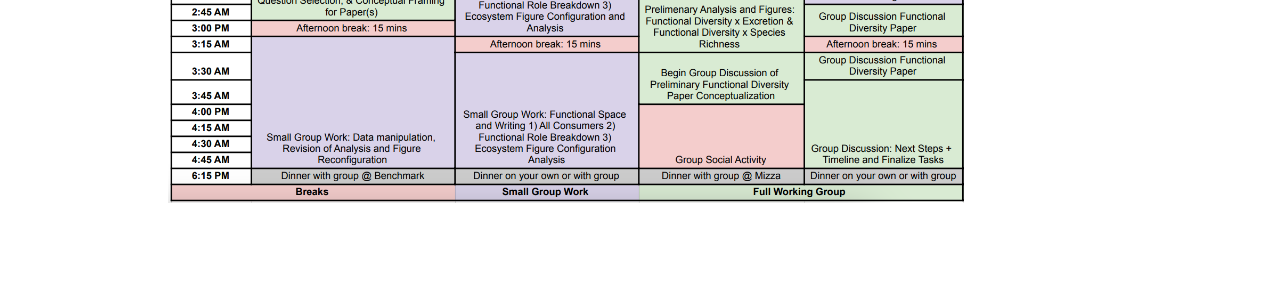
==== commit 3f2f5edd: "updating some thangs" ====
--- a/docs/index.html
+++ b/docs/index.html
@@ -155,7 +155,9 @@
 
 <section id="goals-of-working-group-meeting" class="level2">
 <h2 data-anchor-id="goals-of-working-group-meeting"><strong>Goals of Working Group Meeting</strong></h2>
-<p><strong>1)</strong> Prepare a draft of the working group’s first manuscript <strong>2)</strong> Generate a robust outline and seed analyses/figures for the working group’s second manuscript <strong>3)</strong> Publication of one working group data package</p>
+<p><strong>1)</strong> Prepare a draft of the working group’s first manuscript</p>
+<p><strong>2)</strong> Generate a robust outline and seed analyses/figures for the working group’s second manuscript</p>
+<p><strong>3)</strong> Publication of one working group data package</p>
 </section>
 <section id="pre-meeting-tasks" class="level2">
 <h2 data-anchor-id="pre-meeting-tasks"><strong>Pre-Meeting Tasks</strong></h2>
@@ -163,7 +165,6 @@
 </section>
 <section id="draft-of-meeting-schedule" class="level2">
 <h2 data-anchor-id="draft-of-meeting-schedule"><strong>Draft of Meeting Schedule</strong></h2>
-<p><em>subject to change ;)</em></p>
 <p><img src="images/sched.png" class="img-fluid"></p>
 
 
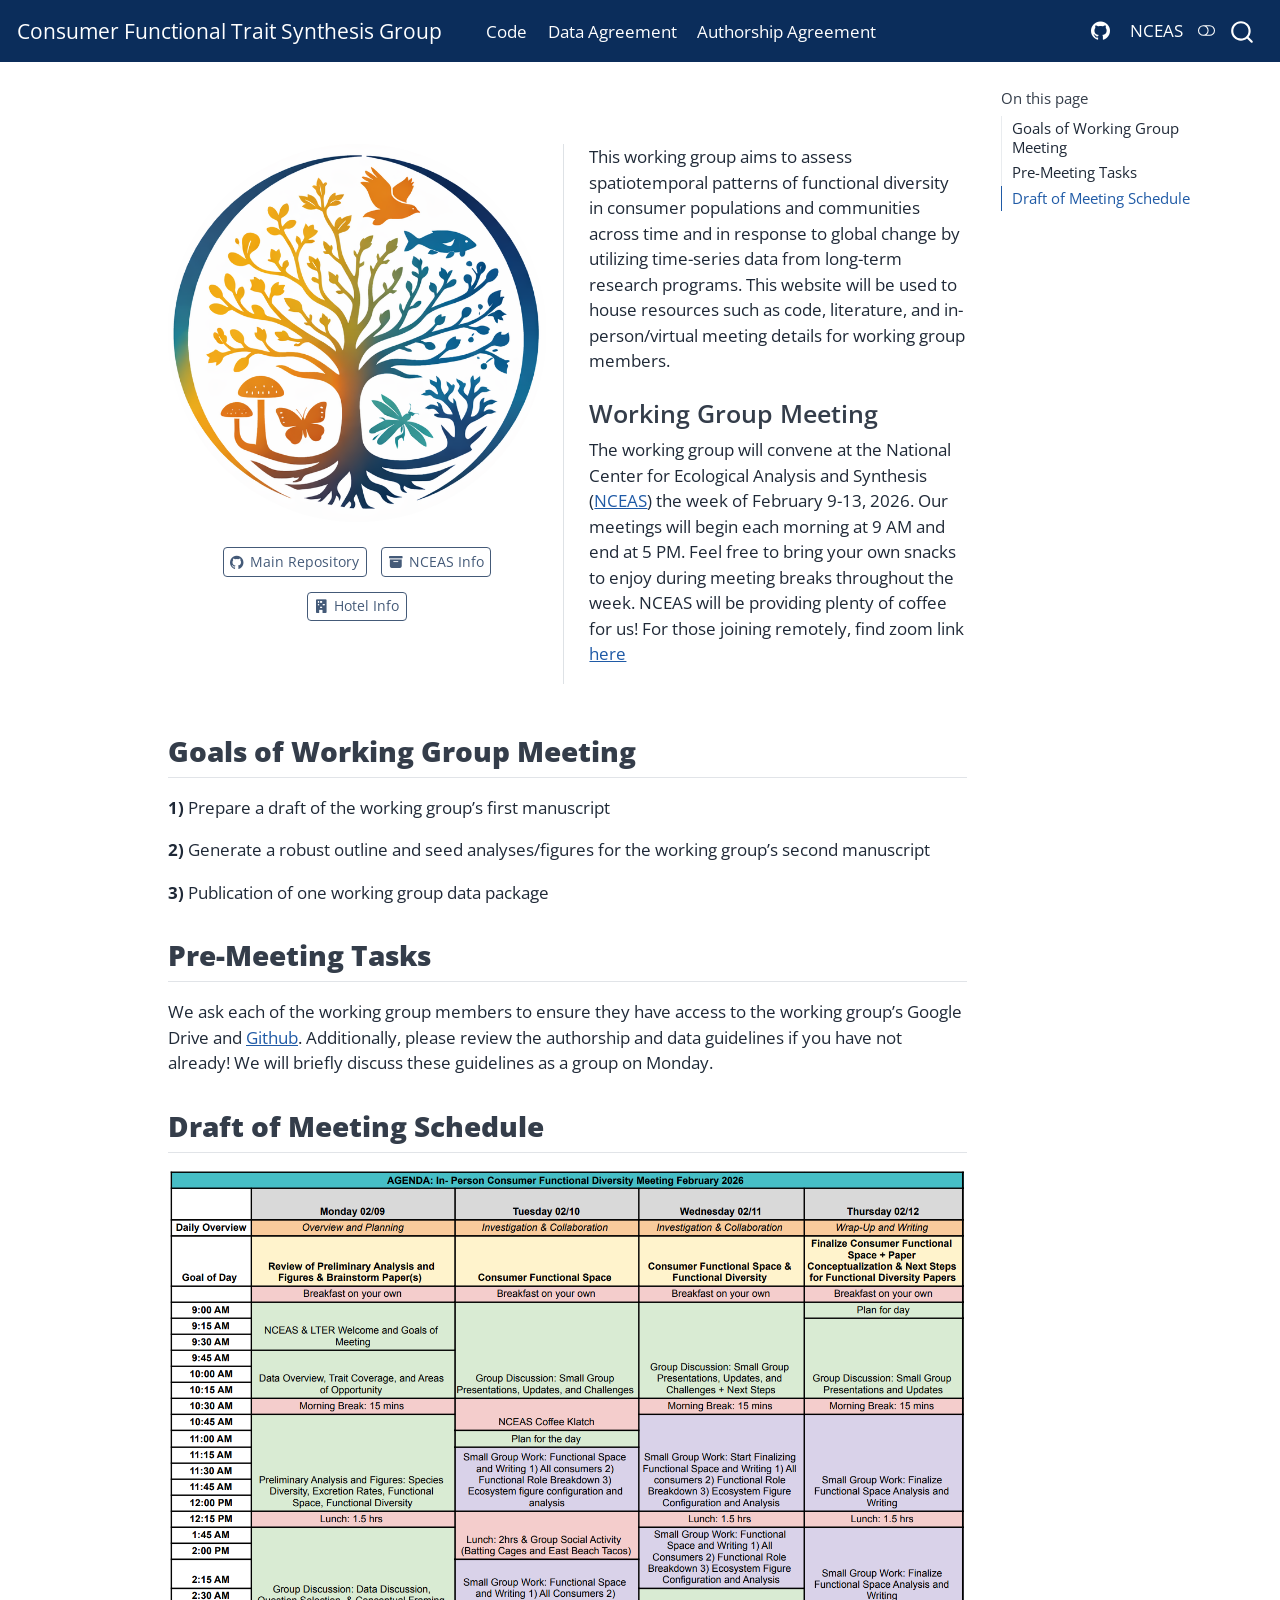
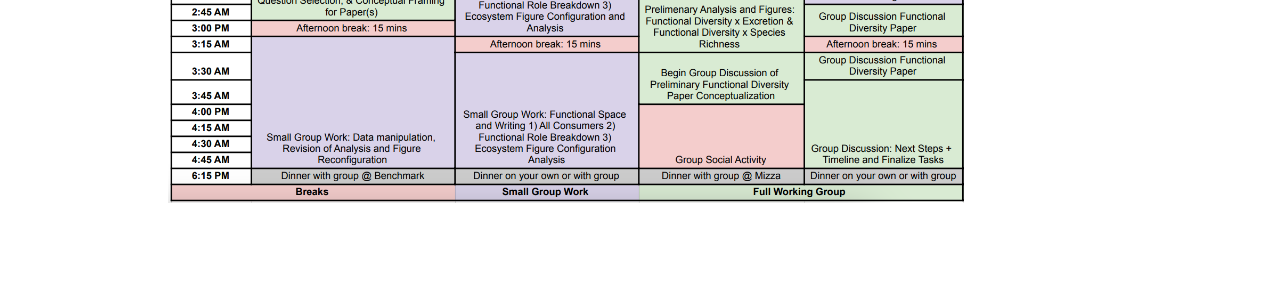
==== commit 2c940b7d: "updating author and data agreements" ====
--- a/docs/index.html
+++ b/docs/index.html
@@ -84,7 +84,15 @@
             <ul class="navbar-nav navbar-nav-scroll me-auto">
   <li class="nav-item">
     <a class="nav-link" href="./about.html" rel="" target="">
- <span class="menu-text">About</span></a>
+ <span class="menu-text">Code</span></a>
+  </li>  
+  <li class="nav-item">
+    <a class="nav-link" href="./data_agreement.html" rel="" target="">
+ <span class="menu-text">Data Agreement</span></a>
+  </li>  
+  <li class="nav-item">
+    <a class="nav-link" href="./auth_agreement.html" rel="" target="">
+ <span class="menu-text">Authorship Agreement</span></a>
   </li>  
 </ul>
             <ul class="navbar-nav navbar-nav-scroll ms-auto">
